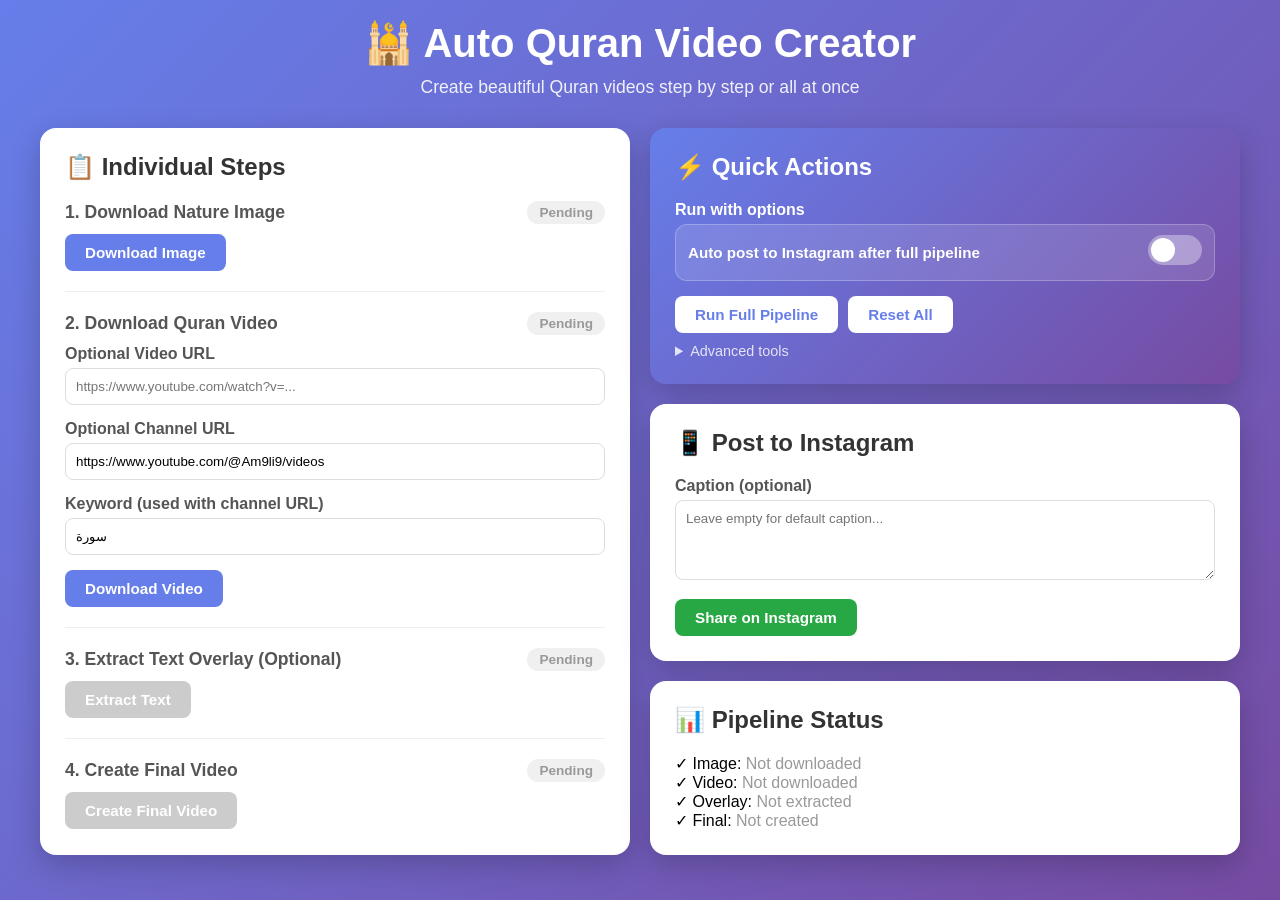
==== templates/main.html @ 5124684f "first commit" ====
<!DOCTYPE html>
<html lang="en">
<head>
<meta charset="UTF-8">
<meta name="viewport" content="width=device-width, initial-scale=1.0">
<title>Auto Quran - Video Creator</title>

<style>
* {
    margin: 0;
    padding: 0;
    box-sizing: border-box;
}

body {
    font-family: 'Segoe UI', Tahoma, Geneva, Verdana, sans-serif;
    background: linear-gradient(135deg, #667eea, #764ba2);
    min-height: 100vh;
    padding: 20px;
}

.container {
    max-width: 1200px;
    margin: 0 auto;
}

.header {
    text-align: center;
    color: white;
    margin-bottom: 30px;
}

.header h1 {
    font-size: 2.5em;
    margin-bottom: 10px;
}

.header p {
    font-size: 1.1em;
    opacity: 0.9;
}

.main-content {
    display: grid;
    grid-template-columns: 1fr 1fr;
    gap: 20px;
    margin-bottom: 20px;
}

@media (max-width: 900px) {
    .main-content {
        grid-template-columns: 1fr;
    }
}

.card {
    background: white;
    border-radius: 16px;
    padding: 25px;
    box-shadow: 0 10px 30px rgba(0,0,0,0.2);
}

.card h2 {
    margin-bottom: 20px;
    color: #333;
    display: flex;
    align-items: center;
    gap: 10px;
}

.step {
    margin-bottom: 20px;
    padding-bottom: 20px;
    border-bottom: 1px solid #eee;
}

.step:last-child {
    border-bottom: none;
    margin-bottom: 0;
    padding-bottom: 0;
}

.step-header {
    display: flex;
    justify-content: space-between;
    align-items: center;
    margin-bottom: 10px;
}

.step-title {
    font-weight: bold;
    font-size: 1.1em;
    color: #555;
}

.step-status {
    padding: 4px 12px;
    border-radius: 20px;
    font-size: 0.85em;
    font-weight: bold;
}

.status-pending {
    background: #f0f0f0;
    color: #999;
}

.status-processing {
    background: #fff3cd;
    color: #856404;
    animation: pulse 1.5s infinite;
}

.status-completed {
    background: #d4edda;
    color: #155724;
}

.status-error {
    background: #f8d7da;
    color: #721c24;
}

@keyframes pulse {
    0%, 100% { opacity: 1; }
    50% { opacity: 0.6; }
}

button {
    padding: 10px 20px;
    border: none;
    border-radius: 8px;
    background: #667eea;
    color: white;
    font-weight: bold;
    cursor: pointer;
    transition: all 0.3s;
    font-size: 0.95em;
}

button:hover:not(:disabled) {
    background: #5563c1;
    transform: translateY(-2px);
    box-shadow: 0 4px 12px rgba(102, 126, 234, 0.4);
}

button:disabled {
    background: #ccc;
    cursor: not-allowed;
    transform: none;
}

button.secondary {
    background: #6c757d;
}

button.secondary:hover:not(:disabled) {
    background: #5a6268;
}

button.success {
    background: #28a745;
}

button.success:hover:not(:disabled) {
    background: #218838;
}

button.danger {
    background: #dc3545;
}

button.danger:hover:not(:disabled) {
    background: #c82333;
}

.preview-box {
    margin-top: 15px;
    border-radius: 12px;
    overflow: hidden;
    background: #f8f9fa;
    display: none;
}

.preview-box.show {
    display: block;
}

.preview-box img, .preview-box video {
    width: 100%;
    display: block;
}

.message {
    padding: 12px;
    border-radius: 8px;
    margin-top: 15px;
    display: none;
}

.message.show {
    display: block;
}

.message.success {
    background: #d4edda;
    color: #155724;
    border: 1px solid #c3e6cb;
}

.message.error {
    background: #f8d7da;
    color: #721c24;
    border: 1px solid #f5c6cb;
}

.message.info {
    background: #d1ecf1;
    color: #0c5460;
    border: 1px solid #bee5eb;
}

.button-group {
    display: flex;
    gap: 10px;
    flex-wrap: wrap;
}

.full-pipeline {
    background: linear-gradient(135deg, #667eea, #764ba2);
}

.full-pipeline h2 {
    color: white;
}

.full-pipeline button {
    background: white;
    color: #667eea;
}

.full-pipeline button:hover:not(:disabled) {
    background: #f0f0f0;
}

.input-group {
    margin-bottom: 15px;
}

.input-group label {
    display: block;
    margin-bottom: 5px;
    font-weight: bold;
    color: #555;
}

.input-group input, .input-group textarea {
    width: 100%;
    padding: 10px;
    border: 1px solid #ddd;
    border-radius: 8px;
    font-family: inherit;
}

.input-group textarea {
    resize: vertical;
    min-height: 80px;
}

.loader {
    display: inline-block;
    width: 16px;
    height: 16px;
    border: 2px solid #f3f3f3;
    border-top: 2px solid #667eea;
    border-radius: 50%;
    animation: spin 1s linear infinite;
    margin-left: 8px;
}

@keyframes spin {
    0% { transform: rotate(0deg); }
    100% { transform: rotate(360deg); }
}

.notification {
    position: fixed;
    top: 20px;
    right: 20px;
    background: white;
    padding: 20px;
    border-radius: 12px;
    box-shadow: 0 10px 30px rgba(0,0,0,0.3);
    max-width: 350px;
    display: none;
    animation: slideIn 0.3s ease-out;
    z-index: 1000;
}

.notification.show {
    display: block;
}

@keyframes slideIn {
    from {
        transform: translateX(400px);
        opacity: 0;
    }
    to {
        transform: translateX(0);
        opacity: 1;
    }
}

.notification.success {
    border-left: 4px solid #28a745;
}

.notification.error {
    border-left: 4px solid #dc3545;
}

.notification.info {
    border-left: 4px solid #17a2b8;
}

.notification-title {
    font-weight: bold;
    margin-bottom: 8px;
    font-size: 1.1em;
}

.notification-message {
    color: #666;
}

.progress-wrap {
    margin-top: 12px;
}

.progress-label {
    display: flex;
    justify-content: space-between;
    font-size: 0.9em;
    color: #555;
    margin-bottom: 6px;
}

.progress-bar {
    width: 100%;
    height: 10px;
    background: #e9ecef;
    border-radius: 8px;
    overflow: hidden;
}

.progress-fill {
    height: 100%;
    width: 0%;
    background: linear-gradient(90deg, #667eea, #764ba2);
    background-size: 200% 100%;
    transition: width 0.3s ease;
    box-shadow: inset 0 0 6px rgba(255,255,255,0.3);
}

.progress-fill.success {
    background: linear-gradient(90deg, #28a745, #1e7e34);
    background-size: 200% 100%;
    animation: progress-pulse 1s ease infinite;
}

@keyframes progress-pulse {
    0%, 100% { opacity: 1; }
    50% { opacity: 0.8; }
}

.pipeline-results {
    margin-top: 12px;
    padding: 10px;
    border-radius: 8px;
    background: rgba(255, 255, 255, 0.18);
    color: white;
    font-size: 0.92em;
}

.pipeline-results p {
    margin: 6px 0;
}

.inline-check {
    display: flex;
    align-items: center;
    gap: 10px;
    color: #333;
    font-weight: 600;
    margin-bottom: 12px;
}

.toggle-row {
    display: flex;
    align-items: center;
    justify-content: space-between;
    gap: 12px;
    color: white;
    background: rgba(255, 255, 255, 0.12);
    border: 1px solid rgba(255, 255, 255, 0.24);
    border-radius: 12px;
    padding: 10px 12px;
}

.toggle-label {
    font-weight: 600;
    font-size: 0.95em;
}

.switch {
    position: relative;
    display: inline-block;
    width: 54px;
    height: 30px;
}

.switch input {
    opacity: 0;
    width: 0;
    height: 0;
}

.slider {
    position: absolute;
    inset: 0;
    cursor: pointer;
    background: rgba(255,255,255,0.35);
    border-radius: 999px;
    transition: all 0.25s ease;
}

.slider:before {
    content: "";
    position: absolute;
    width: 24px;
    height: 24px;
    left: 3px;
    top: 3px;
    background: white;
    border-radius: 50%;
    transition: all 0.25s ease;
}

.switch input:checked + .slider {
    background: linear-gradient(90deg, #22c55e, #16a34a);
}

.switch input:checked + .slider:before {
    transform: translateX(24px);
}

.advanced-tools {
    margin-top: 10px;
    color: rgba(255,255,255,0.9);
}

.advanced-tools summary {
    cursor: pointer;
    user-select: none;
    font-size: 0.9em;
    opacity: 0.9;
}

.advanced-tools .danger {
    margin-top: 10px;
}
</style>
</head>

<body>

<div class="container">
    <div class="header">
        <h1>🕌 Auto Quran Video Creator</h1>
        <p>Create beautiful Quran videos step by step or all at once</p>
    </div>

    <div class="main-content">
        <!-- Individual Steps Panel -->
        <div class="card">
            <h2>📋 Individual Steps</h2>

            <!-- Step 1: Download Image -->
            <div class="step">
                <div class="step-header">
                    <span class="step-title">1. Download Nature Image</span>
                    <span class="step-status status-pending" id="status-image">Pending</span>
                </div>
                <button onclick="downloadImage()" id="btn-image">Download Image</button>
                <div class="preview-box" id="preview-image">
                    <img id="img-preview" alt="Nature background">
                </div>
                <div class="message" id="msg-image"></div>
            </div>

            <!-- Step 2: Download Video -->
            <div class="step">
                <div class="step-header">
                    <span class="step-title">2. Download Quran Video</span>
                    <span class="step-status status-pending" id="status-video">Pending</span>
                </div>
                <div class="input-group">
                    <label>Optional Video URL</label>
                    <input id="video-url-input" type="text" placeholder="https://www.youtube.com/watch?v=...">
                </div>
                <div class="input-group">
                    <label>Optional Channel URL</label>
                    <input id="channel-url-input" type="text" value="https://www.youtube.com/@Am9li9/videos">
                </div>
                <div class="input-group">
                    <label>Keyword (used with channel URL)</label>
                    <input id="keyword-input" type="text" value="سورة">
                </div>
                <button onclick="downloadVideo()" id="btn-video">Download Video</button>
                <div class="preview-box" id="preview-video">
                    <video id="video-preview" controls></video>
                </div>
                <div class="message" id="msg-video"></div>
            </div>

            <!-- Step 3: Extract Text Overlay -->
            <div class="step">
                <div class="step-header">
                    <span class="step-title">3. Extract Text Overlay (Optional)</span>
                    <span class="step-status status-pending" id="status-overlay">Pending</span>
                </div>
                <button onclick="extractText()" id="btn-overlay" disabled>Extract Text</button>
                <div class="preview-box" id="preview-overlay">
                    <video id="overlay-preview" controls></video>
                </div>
                <div class="message" id="msg-overlay"></div>
            </div>

            <!-- Step 4: Create Final Video -->
            <div class="step">
                <div class="step-header">
                    <span class="step-title">4. Create Final Video</span>
                    <span class="step-status status-pending" id="status-final">Pending</span>
                </div>
                <button onclick="createFinal()" id="btn-final" disabled>Create Final Video</button>
                <div class="progress-wrap" id="final-progress-wrap" style="display:none;">
                    <div class="progress-label">
                        <span>Final render progress</span>
                        <span id="final-progress-text">0%</span>
                    </div>
                    <div class="progress-bar">
                        <div class="progress-fill" id="final-progress-fill"></div>
                    </div>
                </div>
                <div class="preview-box" id="preview-final">
                    <video id="final-preview" controls></video>
                </div>
                <div class="message" id="msg-final"></div>
            </div>
        </div>

        <!-- Preview & Actions Panel -->
        <div>
            <!-- Full Pipeline Card -->
            <div class="card full-pipeline" style="margin-bottom: 20px;">
                <h2>⚡ Quick Actions</h2>
                <div class="input-group">
                    <label style="color: white;">Run with options</label>
                    <div class="toggle-row">
                        <span class="toggle-label">Auto post to Instagram after full pipeline</span>
                        <label class="switch">
                            <input id="auto-post-toggle" type="checkbox">
                            <span class="slider"></span>
                        </label>
                    </div>
                </div>
                <div class="button-group">
                    <button onclick="runFullPipeline()" id="btn-pipeline">Run Full Pipeline</button>
                    <button onclick="resetPipeline()" class="danger">Reset All</button>
                </div>
                <details class="advanced-tools">
                    <summary>Advanced tools</summary>
                    <button onclick="resetDownloadedVideosList()" class="danger" type="button">Reset Downloaded Videos List</button>
                </details>
                <div class="progress-wrap" id="pipeline-progress-wrap" style="display:none;">
                    <div class="progress-label" style="color:white;">
                        <span id="pipeline-progress-label">Overall pipeline progress</span>
                        <span id="pipeline-progress-text">0%</span>
                    </div>
                    <div class="progress-bar">
                        <div class="progress-fill" id="pipeline-progress-fill"></div>
                    </div>
                </div>
                <div class="pipeline-results" id="pipeline-results" style="display:none;"></div>
            </div>

            <!-- Instagram Post Card -->
            <div class="card">
                <h2>📱 Post to Instagram</h2>
                
                <div class="input-group">
                    <label>Caption (optional)</label>
                    <textarea id="caption-input" placeholder="Leave empty for default caption..."></textarea>
                </div>

                <button onclick="postToInstagram()" id="btn-post" class="success" disabled>
                    Share on Instagram
                </button>
                <div class="message" id="msg-post"></div>
            </div>

            <!-- Current Status Card -->
            <div class="card" style="margin-top: 20px;">
                <h2>📊 Pipeline Status</h2>
                <div id="status-info">
                    <p>✓ Image: <span id="info-image" style="color: #999;">Not downloaded</span></p>
                    <p>✓ Video: <span id="info-video" style="color: #999;">Not downloaded</span></p>
                    <p>✓ Overlay: <span id="info-overlay" style="color: #999;">Not extracted</span></p>
                    <p>✓ Final: <span id="info-final" style="color: #999;">Not created</span></p>
                </div>
            </div>
        </div>
    </div>
</div>

<!-- Notification Toast -->
<div class="notification" id="notification">
    <div class="notification-title" id="notif-title">Title</div>
    <div class="notification-message" id="notif-message">Message</div>
</div>

<script>
let progressPollHandle = null;
const pipelinePreviewShown = new Set();

// Helper function to show notifications
function showNotification(title, message, type = 'info') {
    const notif = document.getElementById('notification');
    document.getElementById('notif-title').textContent = title;
    document.getElementById('notif-message').textContent = message;
    notif.className = `notification ${type} show`;
    
    setTimeout(() => {
        notif.classList.remove('show');
    }, 5000);
}

function getVideoSourcePayload() {
    return {
        video_url: document.getElementById('video-url-input').value.trim(),
        channel_url: document.getElementById('channel-url-input').value.trim() || 'https://www.youtube.com/@Am9li9/videos',
        keyword: document.getElementById('keyword-input').value.trim() || 'سورة',
    };
}

function setBar(fillId, textId, percent, success = false) {
    const normalized = Math.max(0, Math.min(100, Number(percent || 0))).toFixed(1);
    const fillEl = document.getElementById(fillId);
    const textEl = document.getElementById(textId);
    fillEl.style.width = `${normalized}%`;
    fillEl.classList.toggle('success', success);
    textEl.textContent = `${normalized}%`;
}

function renderPipelineResults(results) {
    const box = document.getElementById('pipeline-results');
    if (!results || !results.length) {
        box.style.display = 'none';
        box.innerHTML = '';
        return;
    }

    box.style.display = 'block';
    box.innerHTML = results.map((item) => {
        const icon = item.success ? '✅' : '⚠️';
        return `<p>${icon} <strong>${item.step}</strong>: ${item.message}</p>`;
    }).join('');
}

async function resetDownloadedVideosList() {
    const confirmed = confirm('Are you sure you want to reset the downloaded videos list? This will allow previously used videos to be downloaded again.');
    if (!confirmed) return;

    try {
        const response = await fetch('/api/reset-downloaded-videos', { method: 'POST' });
        const data = await response.json();
        if (data.success) {
            showNotification('Done', data.message, 'success');
        } else {
            showNotification('Error', data.message || 'Failed to reset downloaded list', 'error');
        }
    } catch (error) {
        showNotification('Error', 'Failed to reset downloaded list', 'error');
    }
}

function stopProgressPolling() {
    if (progressPollHandle) {
        clearInterval(progressPollHandle);
        progressPollHandle = null;
    }
}

function startProgressPolling(expectedMode, onUpdate) {
    stopProgressPolling();
    progressPollHandle = setInterval(async () => {
        try {
            const response = await fetch('/api/progress');
            const data = await response.json();
            if (data.mode !== expectedMode) {
                return;
            }
            onUpdate(data);
            if (!data.active) {
                stopProgressPolling();
            }
        } catch (error) {
            stopProgressPolling();
        }
    }, 1000);
}

// Helper function to update step status
function updateStatus(step, status, message = '') {
    const statusEl = document.getElementById(`status-${step}`);
    if (!statusEl) {
        return;
    }

    statusEl.className = `step-status status-${status}`;
    const statusTextMap = {
        pending: '⚪ Pending',
        processing: '⏳ Processing',
        completed: '✅ Completed',
        error: '❌ Error',
    };
    statusEl.textContent = statusTextMap[status] || (status.charAt(0).toUpperCase() + status.slice(1));
    
    if (message) {
        const msgEl = document.getElementById(`msg-${step}`);
        if (!msgEl) {
            return;
        }
        msgEl.className = `message ${status === 'error' ? 'error' : 'success'} show`;
        msgEl.textContent = message;
    }
}

// Helper function to show preview
function showPreview(step, url) {
    const previewBox = document.getElementById(`preview-${step}`);
    previewBox.classList.add('show');
    
    if (step === 'image') {
        document.getElementById('img-preview').src = url;
    } else {
        const videoEl = document.getElementById(`${step === 'final' ? 'final' : step === 'overlay' ? 'overlay' : 'video'}-preview`);
        videoEl.src = url + '?t=' + new Date().getTime(); // Cache buster
    }
}

// Update pipeline status info
async function updatePipelineStatus() {
    try {
        const response = await fetch('/api/state');
        const data = await response.json();
        
        document.getElementById('info-image').textContent = data.has_image ? '✅ Ready' : '❌ Not ready';
        document.getElementById('info-image').style.color = data.has_image ? '#28a745' : '#999';
        
        document.getElementById('info-video').textContent = data.has_video ? `✅ ${data.video_title || 'Ready'}` : '❌ Not ready';
        document.getElementById('info-video').style.color = data.has_video ? '#28a745' : '#999';
        
        document.getElementById('info-overlay').textContent = data.has_overlay ? '✅ Ready' : '⚪ Optional';
        document.getElementById('info-overlay').style.color = data.has_overlay ? '#28a745' : '#999';
        
        document.getElementById('info-final').textContent = data.has_final ? '✅ Ready' : '❌ Not ready';
        document.getElementById('info-final').style.color = data.has_final ? '#28a745' : '#999';
        
        // Enable/disable buttons based on state
        document.getElementById('btn-overlay').disabled = !data.has_video;
        document.getElementById('btn-final').disabled = !data.has_image || !data.has_video;
        document.getElementById('btn-post').disabled = !data.has_final;
    } catch (error) {
        console.error('Error updating status:', error);
    }
}

// Step 1: Download Image
async function downloadImage() {
    const btn = document.getElementById('btn-image');
    btn.disabled = true;
    btn.innerHTML = 'Downloading... <span class="loader"></span>';
    updateStatus('image', 'processing');
    
    try {
        const response = await fetch('/api/download-image', {
            method: 'POST',
            headers: { 'Content-Type': 'application/json' },
            body: JSON.stringify({ query: 'nature landscape' })
        });
        
        const data = await response.json();
        
        if (data.success) {
            updateStatus('image', 'completed', data.message);
            showPreview('image', data.preview_url);
            showNotification('Success!', data.message, 'success');
        } else {
            updateStatus('image', 'error', data.message);
            showNotification('Error', data.message, 'error');
        }
    } catch (error) {
        updateStatus('image', 'error', 'Network error occurred');
        showNotification('Error', 'Failed to download image', 'error');
    } finally {
        btn.disabled = false;
        btn.innerHTML = 'Download Image';
        updatePipelineStatus();
    }
}

// Step 2: Download Video
async function downloadVideo() {
    const btn = document.getElementById('btn-video');
    btn.disabled = true;
    btn.innerHTML = 'Downloading... <span class="loader"></span>';
    updateStatus('video', 'processing');
    
    try {
        const source = getVideoSourcePayload();
        const response = await fetch('/api/download-video', {
            method: 'POST',
            headers: { 'Content-Type': 'application/json' },
            body: JSON.stringify(source)
        });
        
        const data = await response.json();
        
        if (data.success) {
            updateStatus('video', 'completed', data.message);
            showPreview('video', data.preview_url);
            showNotification('Success!', data.message, 'success');
        } else {
            updateStatus('video', 'error', data.message);
            showNotification('Error', data.message, 'error');
        }
    } catch (error) {
        updateStatus('video', 'error', 'Network error occurred');
        showNotification('Error', 'Failed to download video', 'error');
    } finally {
        btn.disabled = false;
        btn.innerHTML = 'Download Video';
        updatePipelineStatus();
    }
}

// Step 3: Extract Text Overlay
async function extractText() {
    const btn = document.getElementById('btn-overlay');
    btn.disabled = true;
    btn.innerHTML = 'Extracting... <span class="loader"></span>';
    updateStatus('overlay', 'processing');
    
    try {
        const response = await fetch('/api/extract-text', {
            method: 'POST',
            headers: { 'Content-Type': 'application/json' }
        });
        
        const data = await response.json();
        
        if (data.success) {
            updateStatus('overlay', 'completed', data.message);
            showPreview('overlay', data.preview_url);
            showNotification('Success!', data.message, 'success');
        } else {
            updateStatus('overlay', 'error', data.message);
            showNotification('Error', data.message, 'error');
        }
    } catch (error) {
        updateStatus('overlay', 'error', 'Network error occurred');
        showNotification('Error', 'Failed to extract text overlay', 'error');
    } finally {
        btn.disabled = false;
        btn.innerHTML = 'Extract Text';
        updatePipelineStatus();
    }
}

// Step 4: Create Final Video
async function createFinal() {
    const btn = document.getElementById('btn-final');
    document.getElementById('final-progress-wrap').style.display = 'block';
    setBar('final-progress-fill', 'final-progress-text', 0);

    btn.disabled = true;
    btn.innerHTML = 'Creating... <span class="loader"></span>';
    updateStatus('final', 'processing');

    startProgressPolling('create-final', (progressData) => {
        const finalStep = progressData.steps?.final;
        if (finalStep) {
            setBar('final-progress-fill', 'final-progress-text', finalStep.progress || progressData.overall_percent, finalStep.status === 'completed');
        } else {
            setBar('final-progress-fill', 'final-progress-text', progressData.overall_percent);
        }
    });
    
    try {
        const response = await fetch('/api/create-final', {
            method: 'POST',
            headers: { 'Content-Type': 'application/json' }
        });
        
        const data = await response.json();
        
        if (data.success) {
            updateStatus('final', 'completed', data.message);
            showPreview('final', data.preview_url);
            showNotification('Success!', data.message, 'success');
        } else {
            updateStatus('final', 'error', data.message);
            showNotification('Error', data.message, 'error');
        }
    } catch (error) {
        updateStatus('final', 'error', 'Network error occurred');
        showNotification('Error', 'Failed to create final video', 'error');
    } finally {
        stopProgressPolling();
        btn.disabled = false;
        btn.innerHTML = 'Create Final Video';
        updatePipelineStatus();
    }
}

// Post to Instagram
async function postToInstagram() {
    const btn = document.getElementById('btn-post');
    const caption = document.getElementById('caption-input').value;
    
    btn.disabled = true;
    btn.innerHTML = 'Posting... <span class="loader"></span>';
    
    try {
        const response = await fetch('/api/post-instagram', {
            method: 'POST',
            headers: { 'Content-Type': 'application/json' },
            body: JSON.stringify({ caption })
        });
        
        const data = await response.json();
        
        const msgEl = document.getElementById('msg-post');
        if (data.success) {
            msgEl.className = 'message success show';
            msgEl.textContent = data.message;
            showNotification('🎉 Success!', data.message, 'success');
        } else {
            msgEl.className = 'message error show';
            msgEl.textContent = data.message;
            showNotification('Error', data.message, 'error');
        }
    } catch (error) {
        const msgEl = document.getElementById('msg-post');
        msgEl.className = 'message error show';
        msgEl.textContent = 'Network error occurred';
        showNotification('Error', 'Failed to post to Instagram', 'error');
    } finally {
        btn.disabled = false;
        btn.innerHTML = 'Share on Instagram';
    }
}

// Run Full Pipeline
async function runFullPipeline() {
    const btn = document.getElementById('btn-pipeline');
    const autoPost = document.getElementById('auto-post-toggle').checked;
    const source = getVideoSourcePayload();

    btn.disabled = true;
    btn.innerHTML = 'Running... <span class="loader"></span>';
    document.getElementById('pipeline-progress-wrap').style.display = 'block';
    setBar('pipeline-progress-fill', 'pipeline-progress-text', 0);
    renderPipelineResults([]);
    pipelinePreviewShown.clear();
    
    showNotification('Pipeline Started', 'Running all steps automatically...', 'info');

    try {
        const response = await fetch('/api/run-full-pipeline', {
            method: 'POST',
            headers: { 'Content-Type': 'application/json' },
            body: JSON.stringify({
                skip_text_overlay: false,
                auto_post: autoPost,
                caption: document.getElementById('caption-input').value,
                channel_url: source.channel_url,
                keyword: source.keyword,
                video_url: source.video_url,
            })
        });
        
        const data = await response.json();
        
        if (data.success) {
            showNotification('Pipeline Started', 'Background pipeline is now running...', 'info');
            
            startProgressPolling('full-pipeline', async (progressData) => {
                setBar('pipeline-progress-fill', 'pipeline-progress-text', progressData.overall_percent || 0);
                
                const stepMap = progressData.steps || {};
                const results = [];
                
                ['image', 'video', 'overlay', 'final', 'post'].forEach((step) => {
                    if (!stepMap[step]) return;
                    const stepData = stepMap[step];
                    const status = stepData.status;
                    
                    if (status === 'completed') {
                        updateStatus(step, 'completed', stepData.message || 'Completed');
                        if (stepData.result) {
                            results.push(stepData.result);
                            if (stepData.result.preview_url && !pipelinePreviewShown.has(step)) {
                                showPreview(step, stepData.result.preview_url);
                                pipelinePreviewShown.add(step);
                            }
                        }
                    } else if (status === 'processing') {
                        updateStatus(step, 'processing', stepData.message || 'Processing...');
                    } else if (status === 'error') {
                        updateStatus(step, 'error', stepData.message || 'Failed');
                        if (stepData.result) {
                            results.push(stepData.result);
                            if (stepData.result.preview_url && !pipelinePreviewShown.has(step)) {
                                showPreview(step, stepData.result.preview_url);
                                pipelinePreviewShown.add(step);
                            }
                        }
                    } else if (status === 'skipped') {
                        updateStatus(step, 'completed', stepData.message || 'Skipped');
                        if (stepData.result) results.push(stepData.result);
                    }
                });
                
                renderPipelineResults(results);
                
                if (!progressData.active) {
                    stopProgressPolling();
                    
                    if (progressData.overall_percent === 100) {
                        setBar('pipeline-progress-fill', 'pipeline-progress-text', 100, true);
                        if (stepMap.final?.result?.preview_url) {
                            showPreview('final', stepMap.final.result.preview_url);
                        }
                        showNotification('🎉 Pipeline Complete!', 'All steps completed successfully!', 'success');
                    } else {
                        showNotification('Pipeline Stopped', 'Pipeline encountered an error', 'error');
                    }
                    
                    btn.disabled = false;
                    btn.innerHTML = 'Run Full Pipeline';
                    updatePipelineStatus();
                }
            });
        } else {
            showNotification('Pipeline Error', data.message, 'error');
            btn.disabled = false;
            btn.innerHTML = 'Run Full Pipeline';
        }
    } catch (error) {
        showNotification('Error', 'Pipeline execution failed: ' + error.message, 'error');
        btn.disabled = false;
        btn.innerHTML = 'Run Full Pipeline';
    }
}

// Reset Pipeline
async function resetPipeline() {
    if (!confirm('Are you sure you want to reset all progress?')) return;
    
    try {
        await fetch('/api/reset', { method: 'POST' });
        
        // Reset UI
        ['image', 'video', 'overlay', 'final'].forEach(step => {
            updateStatus(step, 'pending');
            document.getElementById(`preview-${step}`).classList.remove('show');
            document.getElementById(`msg-${step}`).classList.remove('show');
        });
        
        document.getElementById('msg-post').classList.remove('show');
        document.getElementById('caption-input').value = '';
        
        updatePipelineStatus();
        showNotification('Reset', 'Pipeline has been reset', 'info');
    } catch (error) {
        showNotification('Error', 'Failed to reset pipeline', 'error');
    }
}

// Initialize on page load
updatePipelineStatus();
</script>

</body>
</html>
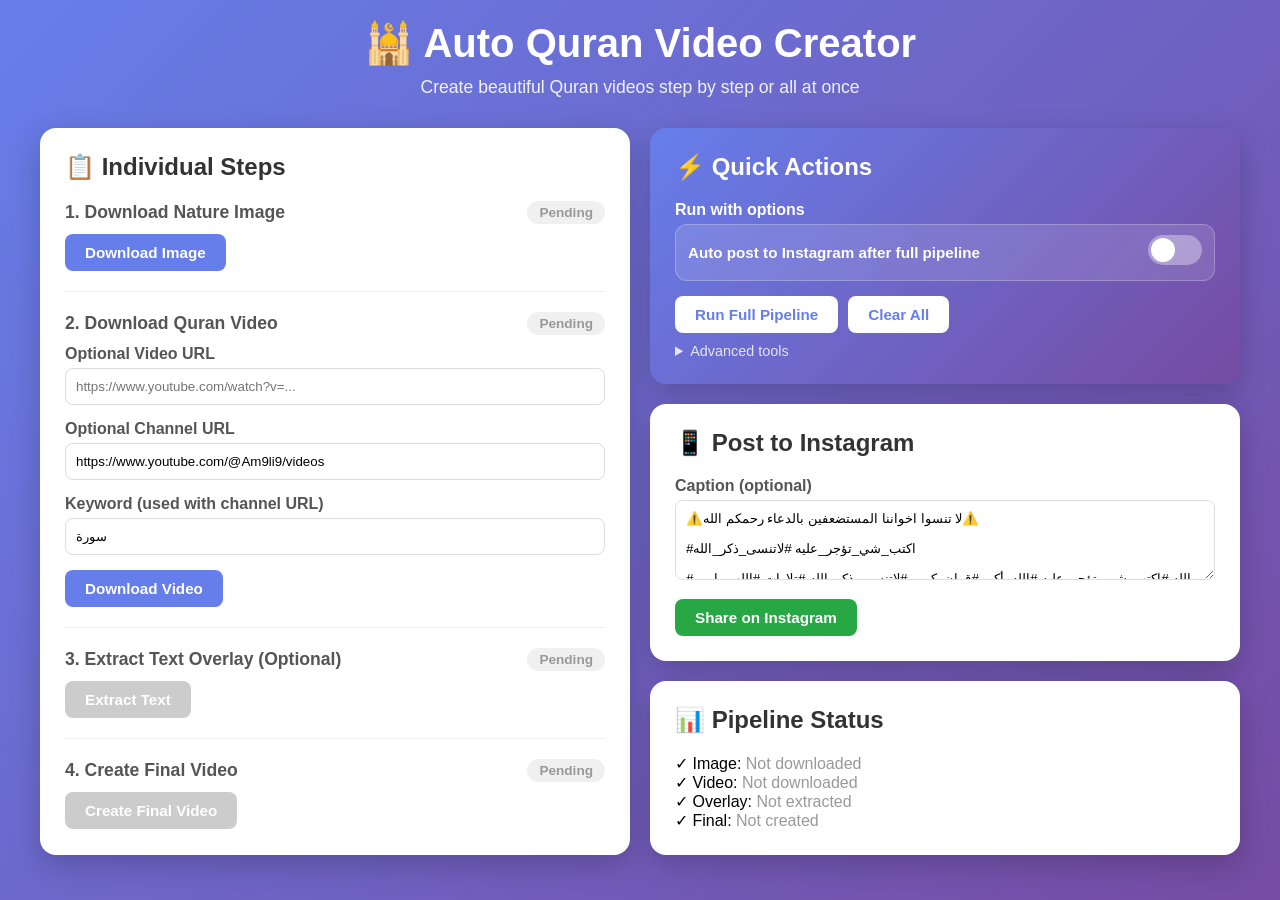
==== commit baa2bb32: "- audio fix - default caption value - UI enhancement" ====
--- a/templates/main.html
+++ b/templates/main.html
@@ -577,15 +577,19 @@
                 </div>
                 <div class="button-group">
                     <button onclick="runFullPipeline()" id="btn-pipeline">Run Full Pipeline</button>
-                    <button onclick="resetPipeline()" class="danger">Reset All</button>
+                    <button onclick="resetPipeline()" class="danger">Clear All</button>
                 </div>
                 <details class="advanced-tools">
                     <summary>Advanced tools</summary>
                     <button onclick="resetDownloadedVideosList()" class="danger" type="button">Reset Downloaded Videos List</button>
                 </details>
                 <div class="progress-wrap" id="pipeline-progress-wrap" style="display:none;">
-                    <div class="progress-label" style="color:white;">
-                        <span id="pipeline-progress-label">Overall pipeline progress</span>
+                    <div class="progress-label" style="color:white; display: flex; justify-content: space-between; align-items: center; margin-bottom: 8px;">
+                        <div style="display: flex; align-items: center; gap: 8px;">
+                            <span id="pipeline-status-icon" style="font-weight: bold; min-width: 20px;">⏳</span>
+                            <span style="font-weight: bold;">Loading</span>
+                            <span id="current-step-display" style="font-style: italic;">Starting pipeline...</span>
+                        </div>
                         <span id="pipeline-progress-text">0%</span>
                     </div>
                     <div class="progress-bar">
@@ -601,7 +605,11 @@
                 
                 <div class="input-group">
                     <label>Caption (optional)</label>
-                    <textarea id="caption-input" placeholder="Leave empty for default caption..."></textarea>
+                    <textarea id="caption-input" placeholder="Leave empty for default caption...">⚠️لا تنسوا اخواننا المستضعفين بالدعاء رحمكم الله⚠️
+
+#اكتب_شي_تؤجر_عليه #لاتنسى_ذكر_الله
+
+#الله #اكتب_شي_تؤجر_عليه #الله_أكبر #قران_كريم #لاتنسى_ذكر_الله #تلاوات #اللهم_امين</textarea>
                 </div>
 
                 <button onclick="postToInstagram()" id="btn-post" class="success" disabled>
@@ -1010,8 +1018,30 @@
             startProgressPolling('full-pipeline', async (progressData) => {
                 setBar('pipeline-progress-fill', 'pipeline-progress-text', progressData.overall_percent || 0);
                 
+                // Update current step display
+                const stepNames = {
+                    'image': 'Downloading image...',
+                    'video': 'Downloading video...',
+                    'overlay': 'Extracting text overlay...',
+                    'final': 'Creating final video...',
+                    'post': 'Posting to Instagram...'
+                };
+                const currentStep = progressData.current_step || 'Starting pipeline...';
+                const stepDisplay = stepNames[currentStep] || currentStep;
+                document.getElementById('current-step-display').textContent = stepDisplay;
+                
                 const stepMap = progressData.steps || {};
                 const results = [];
+                
+                // Handle final step progress bar visibility
+                const finalStep = stepMap.final;
+                if (finalStep && finalStep.status === 'processing') {
+                    document.getElementById('final-progress-wrap').style.display = 'block';
+                    setBar('final-progress-fill', 'final-progress-text', finalStep.progress || 0);
+                } else if (finalStep && finalStep.status === 'completed') {
+                    document.getElementById('final-progress-wrap').style.display = 'block';
+                    setBar('final-progress-fill', 'final-progress-text', 100, true);
+                }
                 
                 ['image', 'video', 'overlay', 'final', 'post'].forEach((step) => {
                     if (!stepMap[step]) return;
@@ -1051,11 +1081,13 @@
                     
                     if (progressData.overall_percent === 100) {
                         setBar('pipeline-progress-fill', 'pipeline-progress-text', 100, true);
+                        document.getElementById('pipeline-status-icon').textContent = '✅';
                         if (stepMap.final?.result?.preview_url) {
                             showPreview('final', stepMap.final.result.preview_url);
                         }
                         showNotification('🎉 Pipeline Complete!', 'All steps completed successfully!', 'success');
                     } else {
+                        document.getElementById('pipeline-status-icon').textContent = '❌';
                         showNotification('Pipeline Stopped', 'Pipeline encountered an error', 'error');
                     }
                     
@@ -1078,7 +1110,7 @@
 
 // Reset Pipeline
 async function resetPipeline() {
-    if (!confirm('Are you sure you want to reset all progress?')) return;
+    if (!confirm('Are you sure you want to clear all progress?')) return;
     
     try {
         await fetch('/api/reset', { method: 'POST' });
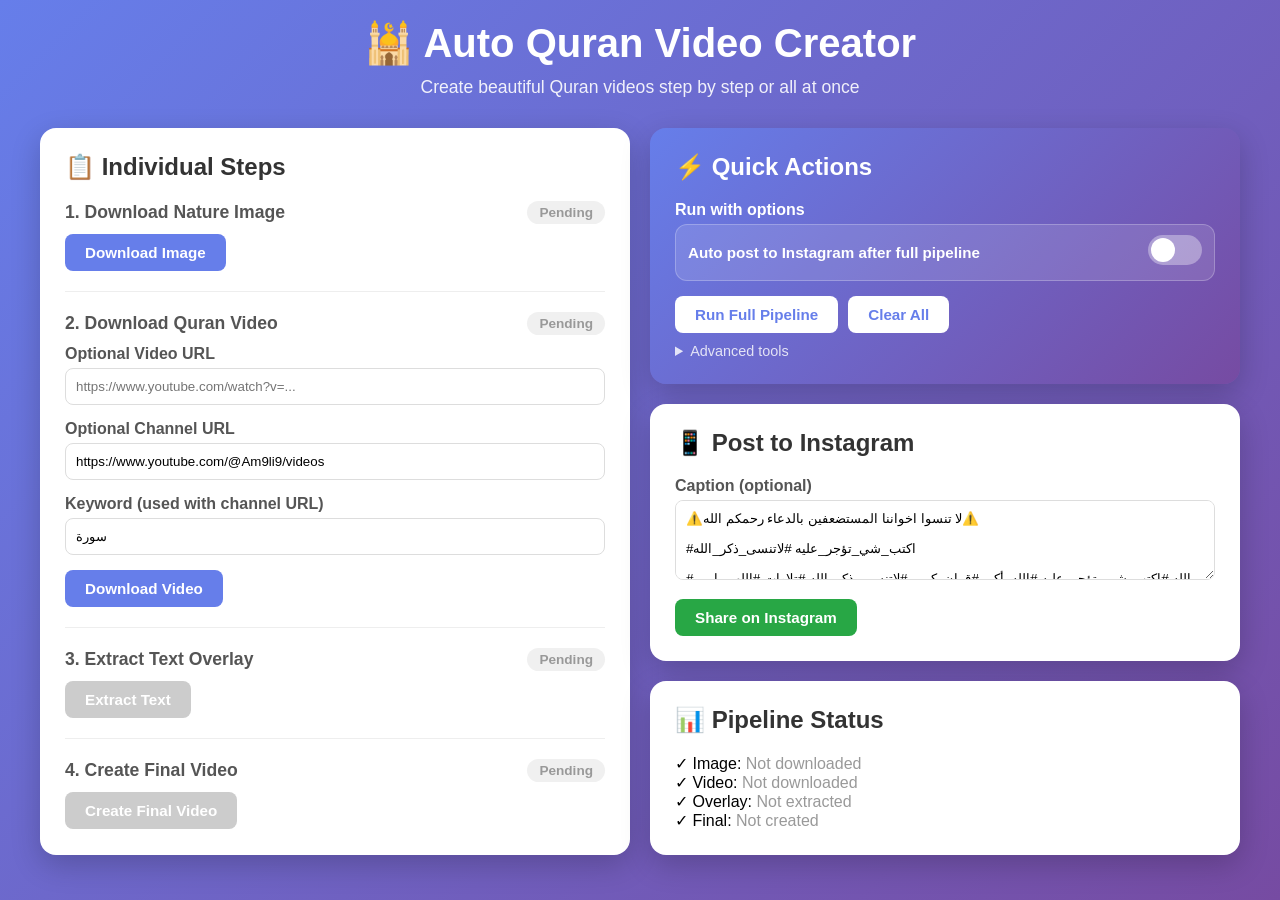
==== commit 952f4b97: "audio fix 2.0 | maybe not the best but it works at least" ====
--- a/templates/main.html
+++ b/templates/main.html
@@ -527,7 +527,7 @@
             <!-- Step 3: Extract Text Overlay -->
             <div class="step">
                 <div class="step-header">
-                    <span class="step-title">3. Extract Text Overlay (Optional)</span>
+                    <span class="step-title">3. Extract Text Overlay</span>
                     <span class="step-status status-pending" id="status-overlay">Pending</span>
                 </div>
                 <button onclick="extractText()" id="btn-overlay" disabled>Extract Text</button>
@@ -780,7 +780,7 @@
         document.getElementById('info-video').textContent = data.has_video ? `✅ ${data.video_title || 'Ready'}` : '❌ Not ready';
         document.getElementById('info-video').style.color = data.has_video ? '#28a745' : '#999';
         
-        document.getElementById('info-overlay').textContent = data.has_overlay ? '✅ Ready' : '⚪ Optional';
+        document.getElementById('info-overlay').textContent = data.has_overlay ? '✅ Ready' : '❌ Not ready';
         document.getElementById('info-overlay').style.color = data.has_overlay ? '#28a745' : '#999';
         
         document.getElementById('info-final').textContent = data.has_final ? '✅ Ready' : '❌ Not ready';
@@ -881,7 +881,7 @@
         
         if (data.success) {
             updateStatus('overlay', 'completed', data.message);
-            showPreview('overlay', data.preview_url);
+            // showPreview('overlay', data.preview_url);
             showNotification('Success!', data.message, 'success');
         } else {
             updateStatus('overlay', 'error', data.message);
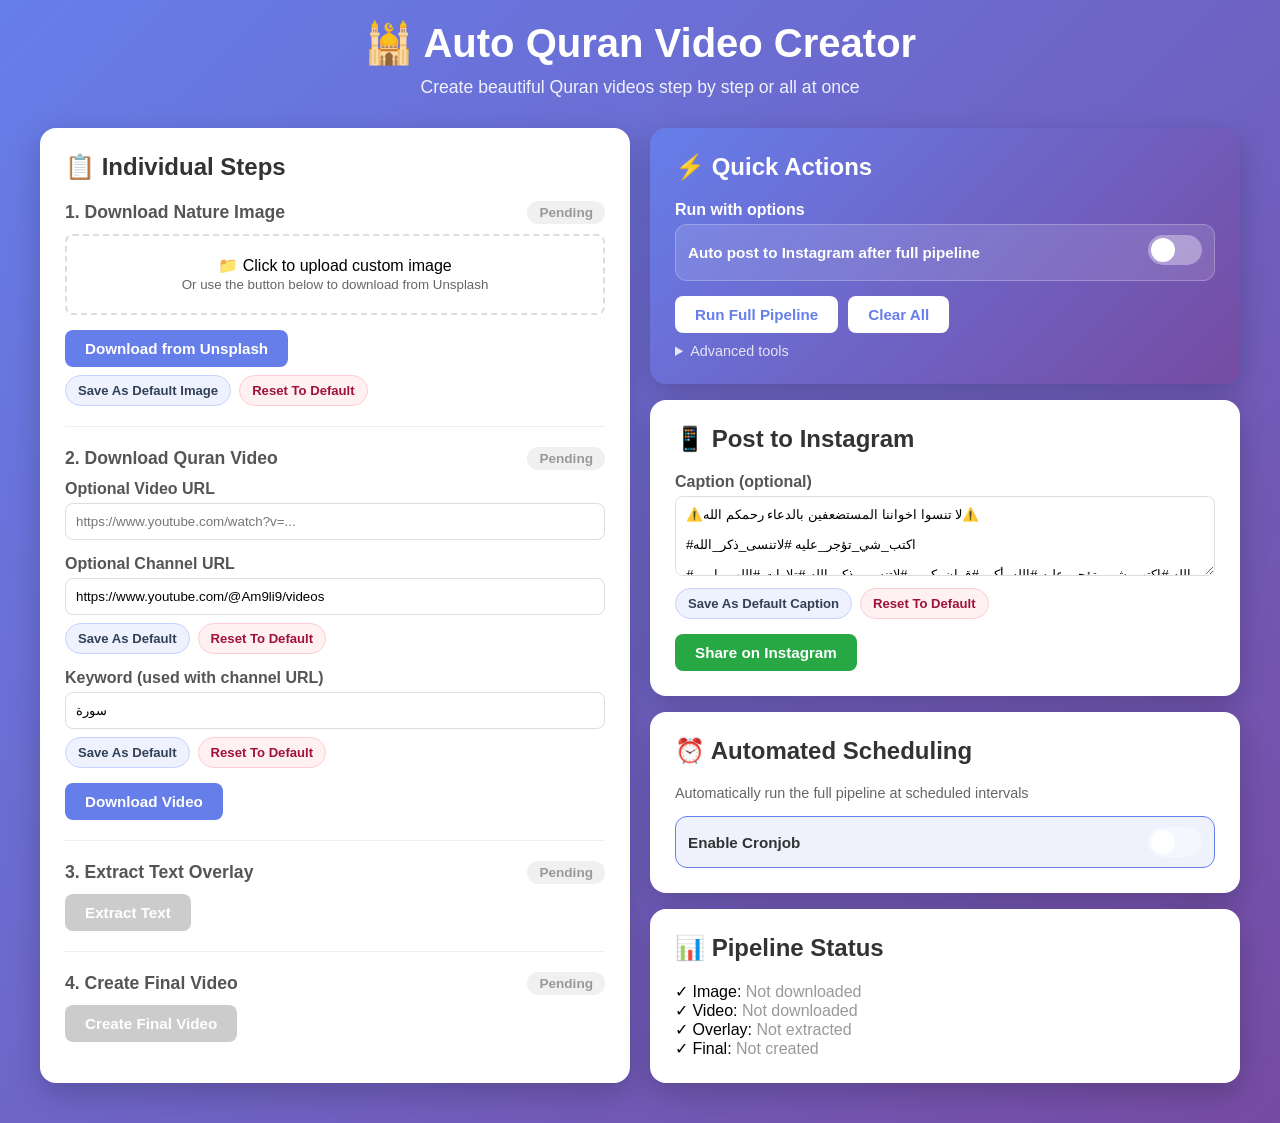
==== commit 5e113a76: "Implement cronjob functionality and settings management; add custom image upload feature" ====
--- a/templates/main.html
+++ b/templates/main.html
@@ -470,6 +470,95 @@
 .advanced-tools .danger {
     margin-top: 10px;
 }
+
+/* Right panel layout + conditional sticky mode */
+.right-panel {
+    display: flex;
+    flex-direction: column;
+    gap: 16px;
+}
+
+.right-panel.is-sticky {
+    position: sticky;
+    top: 20px;
+    align-self: flex-start;
+}
+
+@media (max-width: 900px) {
+    .right-panel,
+    .right-panel.is-sticky {
+        position: static;
+        top: auto;
+    }
+}
+
+/* Smooth scrolling */
+html {
+    scroll-behavior: smooth;
+}
+
+/* File upload styling */
+.file-upload-box {
+    border: 2px dashed #ddd;
+    border-radius: 8px;
+    padding: 20px;
+    text-align: center;
+    cursor: pointer;
+    transition: all 0.3s;
+    margin-bottom: 15px;
+}
+
+.file-upload-box:hover {
+    border-color: #667eea;
+    background: #f8f9fa;
+}
+
+.file-upload-box input[type="file"] {
+    display: none;
+}
+
+.file-upload-preview {
+    margin-top: 10px;
+    max-width: 100%;
+    border-radius: 8px;
+}
+
+.default-actions {
+    display: flex;
+    gap: 8px;
+    flex-wrap: wrap;
+    margin-top: 8px;
+}
+
+.btn-mini {
+    padding: 8px 12px;
+    border-radius: 999px;
+    font-size: 0.82em;
+    line-height: 1;
+    font-weight: 700;
+}
+
+.btn-outline {
+    background: #eef2ff;
+    color: #334155;
+    border: 1px solid #c7d2fe;
+}
+
+.btn-outline:hover:not(:disabled) {
+    background: #e2e8f0;
+    box-shadow: 0 4px 10px rgba(30, 41, 59, 0.14);
+}
+
+.btn-warn {
+    background: #fff1f2;
+    color: #9f1239;
+    border: 1px solid #fecdd3;
+}
+
+.btn-warn:hover:not(:disabled) {
+    background: #ffe4e6;
+    box-shadow: 0 4px 10px rgba(159, 18, 57, 0.16);
+}
 </style>
 </head>
 
@@ -487,12 +576,29 @@
             <h2>📋 Individual Steps</h2>
 
             <!-- Step 1: Download Image -->
-            <div class="step">
+            <div class="step" id="step-image">
                 <div class="step-header">
                     <span class="step-title">1. Download Nature Image</span>
                     <span class="step-status status-pending" id="status-image">Pending</span>
                 </div>
-                <button onclick="downloadImage()" id="btn-image">Download Image</button>
+                
+                <!-- File upload option -->
+                <div class="file-upload-box" onclick="document.getElementById('image-file-input').click()">
+                    <input type="file" id="image-file-input" accept="image/*" onchange="uploadCustomImage(event)">
+                    <p>📁 Click to upload custom image</p>
+                    <small style="color: #666;">Or use the button below to download from Unsplash</small>
+                </div>
+                <div id="custom-image-preview" style="display:none;">
+                    <img class="file-upload-preview" id="custom-image-preview-img" alt="Custom image">
+                </div>
+                
+                <div class="button-group">
+                    <button onclick="downloadImage()" id="btn-image">Download from Unsplash</button>
+                </div>
+                <div class="default-actions">
+                    <button type="button" class="btn-mini btn-outline" onclick="saveDefaultImage()">Save As Default Image</button>
+                    <button type="button" class="btn-mini btn-warn" onclick="resetDefaultImage()">Reset To Default</button>
+                </div>
                 <div class="preview-box" id="preview-image">
                     <img id="img-preview" alt="Nature background">
                 </div>
@@ -500,7 +606,7 @@
             </div>
 
             <!-- Step 2: Download Video -->
-            <div class="step">
+            <div class="step" id="step-video">
                 <div class="step-header">
                     <span class="step-title">2. Download Quran Video</span>
                     <span class="step-status status-pending" id="status-video">Pending</span>
@@ -512,10 +618,18 @@
                 <div class="input-group">
                     <label>Optional Channel URL</label>
                     <input id="channel-url-input" type="text" value="https://www.youtube.com/@Am9li9/videos">
+                    <div class="default-actions">
+                        <button type="button" class="btn-mini btn-outline" onclick="saveDefaultChannelUrl()">Save As Default</button>
+                        <button type="button" class="btn-mini btn-warn" onclick="resetDefaultChannelUrl()">Reset To Default</button>
+                    </div>
                 </div>
                 <div class="input-group">
                     <label>Keyword (used with channel URL)</label>
                     <input id="keyword-input" type="text" value="سورة">
+                    <div class="default-actions">
+                        <button type="button" class="btn-mini btn-outline" onclick="saveDefaultKeyword()">Save As Default</button>
+                        <button type="button" class="btn-mini btn-warn" onclick="resetDefaultKeyword()">Reset To Default</button>
+                    </div>
                 </div>
                 <button onclick="downloadVideo()" id="btn-video">Download Video</button>
                 <div class="preview-box" id="preview-video">
@@ -525,7 +639,7 @@
             </div>
 
             <!-- Step 3: Extract Text Overlay -->
-            <div class="step">
+            <div class="step" id="step-overlay">
                 <div class="step-header">
                     <span class="step-title">3. Extract Text Overlay</span>
                     <span class="step-status status-pending" id="status-overlay">Pending</span>
@@ -538,7 +652,7 @@
             </div>
 
             <!-- Step 4: Create Final Video -->
-            <div class="step">
+            <div class="step" id="step-final">
                 <div class="step-header">
                     <span class="step-title">4. Create Final Video</span>
                     <span class="step-status status-pending" id="status-final">Pending</span>
@@ -561,9 +675,9 @@
         </div>
 
         <!-- Preview & Actions Panel -->
-        <div>
+        <div class="right-panel" id="right-panel">
             <!-- Full Pipeline Card -->
-            <div class="card full-pipeline" style="margin-bottom: 20px;">
+            <div class="card full-pipeline">
                 <h2>⚡ Quick Actions</h2>
                 <div class="input-group">
                     <label style="color: white;">Run with options</label>
@@ -582,6 +696,7 @@
                 <details class="advanced-tools">
                     <summary>Advanced tools</summary>
                     <button onclick="resetDownloadedVideosList()" class="danger" type="button">Reset Downloaded Videos List</button>
+                    <button onclick="stopAllProcesses()" class="danger" type="button">Stop All Running Processes</button>
                 </details>
                 <div class="progress-wrap" id="pipeline-progress-wrap" style="display:none;">
                     <div class="progress-label" style="color:white; display: flex; justify-content: space-between; align-items: center; margin-bottom: 8px;">
@@ -600,7 +715,7 @@
             </div>
 
             <!-- Instagram Post Card -->
-            <div class="card">
+            <div class="card" id="step-post">
                 <h2>📱 Post to Instagram</h2>
                 
                 <div class="input-group">
@@ -610,6 +725,10 @@
 #اكتب_شي_تؤجر_عليه #لاتنسى_ذكر_الله
 
 #الله #اكتب_شي_تؤجر_عليه #الله_أكبر #قران_كريم #لاتنسى_ذكر_الله #تلاوات #اللهم_امين</textarea>
+                    <div class="default-actions">
+                        <button type="button" class="btn-mini btn-outline" onclick="saveDefaultCaption()">Save As Default Caption</button>
+                        <button type="button" class="btn-mini btn-warn" onclick="resetDefaultCaption()">Reset To Default</button>
+                    </div>
                 </div>
 
                 <button onclick="postToInstagram()" id="btn-post" class="success" disabled>
@@ -618,8 +737,40 @@
                 <div class="message" id="msg-post"></div>
             </div>
 
+            
+            <!-- Cronjob Configuration Card -->
+            <div class="card">
+                <h2>⏰ Automated Scheduling</h2>
+                <p style="margin-bottom: 15px; color: #666; font-size: 0.9em;">Automatically run the full pipeline at scheduled intervals</p>
+                
+                <div class="toggle-row" style="background: rgba(102, 126, 234, 0.1); border-color: #667eea;">
+                    <span class="toggle-label" style="color: #333;">Enable Cronjob</span>
+                    <label class="switch">
+                        <input id="cronjob-enabled-toggle" type="checkbox" onchange="updateCronjobStatus()">
+                        <span class="slider"></span>
+                    </label>
+                </div>
+                
+                <div id="cronjob-settings" style="display:none; margin-top: 15px;">
+                    <div class="input-group">
+                        <label>Run every (hours)</label>
+                        <input id="cronjob-interval" type="number" min="1" max="168" value="24" placeholder="24">
+                        <small style="color: #666;">Enter 24 for once daily</small>
+                    </div>
+                    <div class="input-group">
+                        <label>Start time</label>
+                        <input id="cronjob-time" type="time" value="09:00">
+                    </div>
+                    <button onclick="saveCronjobConfig()" class="success">Save Schedule</button>
+                    <div id="cronjob-status" style="margin-top: 10px; padding: 10px; background: #f8f9fa; border-radius: 8px; font-size: 0.9em; display:none;">
+                        <p><strong>Status:</strong> <span id="cronjob-status-text">Not configured</span></p>
+                        <p><strong>Next run:</strong> <span id="cronjob-next-run">N/A</span></p>
+                    </div>
+                </div>
+            </div>
+
             <!-- Current Status Card -->
-            <div class="card" style="margin-top: 20px;">
+            <div class="card">
                 <h2>📊 Pipeline Status</h2>
                 <div id="status-info">
                     <p>✓ Image: <span id="info-image" style="color: #999;">Not downloaded</span></p>
@@ -641,6 +792,7 @@
 <script>
 let progressPollHandle = null;
 const pipelinePreviewShown = new Set();
+let currentImagePath = null;
 
 // Helper function to show notifications
 function showNotification(title, message, type = 'info') {
@@ -801,6 +953,7 @@
     btn.disabled = true;
     btn.innerHTML = 'Downloading... <span class="loader"></span>';
     updateStatus('image', 'processing');
+    scrollToStep('image');
     
     try {
         const response = await fetch('/api/download-image', {
@@ -815,6 +968,7 @@
             updateStatus('image', 'completed', data.message);
             showPreview('image', data.preview_url);
             showNotification('Success!', data.message, 'success');
+            currentImagePath = data.path || null;
         } else {
             updateStatus('image', 'error', data.message);
             showNotification('Error', data.message, 'error');
@@ -824,7 +978,7 @@
         showNotification('Error', 'Failed to download image', 'error');
     } finally {
         btn.disabled = false;
-        btn.innerHTML = 'Download Image';
+        btn.innerHTML = 'Download from Unsplash';
         updatePipelineStatus();
     }
 }
@@ -835,6 +989,7 @@
     btn.disabled = true;
     btn.innerHTML = 'Downloading... <span class="loader"></span>';
     updateStatus('video', 'processing');
+    scrollToStep('video');
     
     try {
         const source = getVideoSourcePayload();
@@ -870,6 +1025,7 @@
     btn.disabled = true;
     btn.innerHTML = 'Extracting... <span class="loader"></span>';
     updateStatus('overlay', 'processing');
+    scrollToStep('overlay');
     
     try {
         const response = await fetch('/api/extract-text', {
@@ -881,6 +1037,7 @@
         
         if (data.success) {
             updateStatus('overlay', 'completed', data.message);
+            // Preview disabled - buggy
             // showPreview('overlay', data.preview_url);
             showNotification('Success!', data.message, 'success');
         } else {
@@ -906,6 +1063,7 @@
     btn.disabled = true;
     btn.innerHTML = 'Creating... <span class="loader"></span>';
     updateStatus('final', 'processing');
+    scrollToStep('final');
 
     startProgressPolling('create-final', (progressData) => {
         const finalStep = progressData.steps?.final;
@@ -950,6 +1108,7 @@
     
     btn.disabled = true;
     btn.innerHTML = 'Posting... <span class="loader"></span>';
+    scrollToStep('post');
     
     try {
         const response = await fetch('/api/post-instagram', {
@@ -1018,7 +1177,7 @@
             startProgressPolling('full-pipeline', async (progressData) => {
                 setBar('pipeline-progress-fill', 'pipeline-progress-text', progressData.overall_percent || 0);
                 
-                // Update current step display
+                // Update current step display and auto-scroll
                 const stepNames = {
                     'image': 'Downloading image...',
                     'video': 'Downloading video...',
@@ -1029,6 +1188,11 @@
                 const currentStep = progressData.current_step || 'Starting pipeline...';
                 const stepDisplay = stepNames[currentStep] || currentStep;
                 document.getElementById('current-step-display').textContent = stepDisplay;
+                
+                // Auto-scroll to current step
+                if (currentStep && stepNames[currentStep]) {
+                    scrollToStep(currentStep);
+                }
                 
                 const stepMap = progressData.steps || {};
                 const results = [];
@@ -1132,8 +1296,305 @@
     }
 }
 
+// Auto-scroll to step when it starts processing
+function scrollToStep(step) {
+    const stepElement = document.getElementById(`step-${step}`);
+    if (stepElement) {
+        stepElement.scrollIntoView({ behavior: 'smooth', block: 'center' });
+    }
+}
+
+function updateRightPanelStickyMode() {
+    const panel = document.getElementById('right-panel');
+    if (!panel) return;
+
+    if (window.innerWidth <= 900) {
+        panel.classList.remove('is-sticky');
+        return;
+    }
+
+    panel.classList.remove('is-sticky');
+
+    const topOffset = 20;
+    const bottomOffset = 20;
+    const availableHeight = window.innerHeight - topOffset - bottomOffset;
+    const panelHeight = panel.scrollHeight;
+
+    panel.classList.toggle('is-sticky', panelHeight <= availableHeight);
+}
+
+// Upload custom image
+async function uploadCustomImage(event) {
+    const file = event.target.files[0];
+    if (!file) return;
+    
+    // Show preview
+    const preview = document.getElementById('custom-image-preview');
+    const previewImg = document.getElementById('custom-image-preview-img');
+    previewImg.src = URL.createObjectURL(file);
+    preview.style.display = 'block';
+    
+    const formData = new FormData();
+    formData.append('image', file);
+    
+    try {
+        const response = await fetch('/api/upload-image', {
+            method: 'POST',
+            body: formData
+        });
+        
+        const data = await response.json();
+        
+        if (data.success) {
+            updateStatus('image', 'completed', data.message);
+            showNotification('Success!', data.message, 'success');
+            currentImagePath = data.path || null;
+            updatePipelineStatus();
+        } else {
+            showNotification('Error', data.message, 'error');
+        }
+    } catch (error) {
+        showNotification('Error', 'Failed to upload image', 'error');
+    }
+}
+
+// Save settings
+async function saveSettings(settings) {
+    try {
+        const response = await fetch('/api/settings', {
+            method: 'POST',
+            headers: { 'Content-Type': 'application/json' },
+            body: JSON.stringify(settings)
+        });
+        
+        const data = await response.json();
+        return data.success;
+    } catch (error) {
+        console.error('Error saving settings:', error);
+        return false;
+    }
+}
+
+// Load settings
+async function loadSettings() {
+    try {
+        const response = await fetch('/api/settings');
+        const data = await response.json();
+        if (data.success) {
+            return data.settings;
+        }
+    } catch (error) {
+        console.error('Error loading settings:', error);
+    }
+    return {};
+}
+
+// Apply loaded settings to UI
+async function applySettings() {
+    const settings = await loadSettings();
+    
+    if (settings.default_channel_url) {
+        document.getElementById('channel-url-input').value = settings.default_channel_url;
+    }
+    if (settings.default_keyword) {
+        document.getElementById('keyword-input').value = settings.default_keyword;
+    }
+    if (settings.default_caption) {
+        document.getElementById('caption-input').value = settings.default_caption;
+    }
+    if (settings.default_image_path) {
+        currentImagePath = settings.default_image_path;
+    }
+    
+    // Apply cronjob settings
+    if (settings.cronjob_enabled !== undefined) {
+        document.getElementById('cronjob-enabled-toggle').checked = settings.cronjob_enabled;
+        updateCronjobStatus();
+    }
+    if (settings.cronjob_interval_hours) {
+        document.getElementById('cronjob-interval').value = settings.cronjob_interval_hours;
+    }
+    if (settings.cronjob_time) {
+        document.getElementById('cronjob-time').value = settings.cronjob_time;
+    }
+}
+
+// Update cronjob UI visibility
+function updateCronjobStatus() {
+    const enabled = document.getElementById('cronjob-enabled-toggle').checked;
+    const settingsDiv = document.getElementById('cronjob-settings');
+    settingsDiv.style.display = enabled ? 'block' : 'none';
+    
+    if (enabled) {
+        loadCronjobStatus();
+    }
+}
+
+// Save cronjob configuration
+async function saveCronjobConfig() {
+    const enabled = document.getElementById('cronjob-enabled-toggle').checked;
+    const interval = parseInt(document.getElementById('cronjob-interval').value);
+    const time = document.getElementById('cronjob-time').value;
+    
+    if (!interval || interval < 1) {
+        showNotification('Error', 'Please enter a valid interval (at least 1 hour)', 'error');
+        return;
+    }
+    
+    try {
+        const response = await fetch('/api/cronjob/configure', {
+            method: 'POST',
+            headers: { 'Content-Type': 'application/json' },
+            body: JSON.stringify({
+                enabled: enabled,
+                interval_hours: interval,
+                time: time
+            })
+        });
+        
+        const data = await response.json();
+        
+        if (data.success) {
+            showNotification('Success!', 'Cronjob configured successfully', 'success');
+            loadCronjobStatus();
+        } else {
+            showNotification('Error', data.message, 'error');
+        }
+    } catch (error) {
+        showNotification('Error', 'Failed to configure cronjob', 'error');
+    }
+}
+
+// Load cronjob status
+async function loadCronjobStatus() {
+    try {
+        const response = await fetch('/api/cronjob/status');
+        const data = await response.json();
+        
+        if (data.success) {
+            const statusDiv = document.getElementById('cronjob-status');
+            statusDiv.style.display = 'block';
+            
+            document.getElementById('cronjob-status-text').textContent = 
+                data.enabled ? `Active (${data.active_jobs} job(s))` : 'Disabled';
+            document.getElementById('cronjob-next-run').textContent = 
+                data.next_run || 'Not scheduled';
+        }
+    } catch (error) {
+        console.error('Error loading cronjob status:', error);
+    }
+}
+
+// Stop all processes
+async function stopAllProcesses() {
+    if (!confirm('Are you sure you want to stop all running processes?')) return;
+    
+    try {
+        const response = await fetch('/api/stop-all', { method: 'POST' });
+        const data = await response.json();
+        
+        if (data.success) {
+            showNotification('Stopped', data.message, 'info');
+        } else {
+            showNotification('Error', data.message, 'error');
+        }
+    } catch (error) {
+        showNotification('Error', 'Failed to stop processes', 'error');
+    }
+}
+
+async function resetDefaultSetting(key) {
+    try {
+        const response = await fetch('/api/settings/reset-default', {
+            method: 'POST',
+            headers: { 'Content-Type': 'application/json' },
+            body: JSON.stringify({ key })
+        });
+        return await response.json();
+    } catch (error) {
+        return { success: false, message: 'Network error while resetting default' };
+    }
+}
+
+async function saveDefaultImage() {
+    if (!currentImagePath) {
+        showNotification('Error', 'No image available yet. Upload or download one first.', 'error');
+        return;
+    }
+    const ok = await saveSettings({ default_image_path: currentImagePath });
+    showNotification(ok ? 'Saved' : 'Error', ok ? 'Default image saved' : 'Failed to save default image', ok ? 'success' : 'error');
+}
+
+async function resetDefaultImage() {
+    const result = await resetDefaultSetting('default_image_path');
+    if (result.success) {
+        currentImagePath = result.value || null;
+        showNotification('Reset', 'Default image reset', 'info');
+    } else {
+        showNotification('Error', result.message || 'Failed to reset default image', 'error');
+    }
+}
+
+async function saveDefaultChannelUrl() {
+    const value = document.getElementById('channel-url-input').value.trim();
+    const ok = await saveSettings({ default_channel_url: value });
+    showNotification(ok ? 'Saved' : 'Error', ok ? 'Default channel URL saved' : 'Failed to save default channel URL', ok ? 'success' : 'error');
+}
+
+async function resetDefaultChannelUrl() {
+    const result = await resetDefaultSetting('default_channel_url');
+    if (result.success) {
+        document.getElementById('channel-url-input').value = result.value || '';
+        showNotification('Reset', 'Default channel URL restored', 'info');
+    } else {
+        showNotification('Error', result.message || 'Failed to reset channel URL', 'error');
+    }
+}
+
+async function saveDefaultKeyword() {
+    const value = document.getElementById('keyword-input').value.trim();
+    const ok = await saveSettings({ default_keyword: value });
+    showNotification(ok ? 'Saved' : 'Error', ok ? 'Default keyword saved' : 'Failed to save default keyword', ok ? 'success' : 'error');
+}
+
+async function resetDefaultKeyword() {
+    const result = await resetDefaultSetting('default_keyword');
+    if (result.success) {
+        document.getElementById('keyword-input').value = result.value || '';
+        showNotification('Reset', 'Default keyword restored', 'info');
+    } else {
+        showNotification('Error', result.message || 'Failed to reset keyword', 'error');
+    }
+}
+
+async function saveDefaultCaption() {
+    const value = document.getElementById('caption-input').value;
+    const ok = await saveSettings({ default_caption: value });
+    showNotification(ok ? 'Saved' : 'Error', ok ? 'Default caption saved' : 'Failed to save default caption', ok ? 'success' : 'error');
+}
+
+async function resetDefaultCaption() {
+    const result = await resetDefaultSetting('default_caption');
+    if (result.success) {
+        document.getElementById('caption-input').value = result.value || '';
+        showNotification('Reset', 'Default caption restored', 'info');
+    } else {
+        showNotification('Error', result.message || 'Failed to reset caption', 'error');
+    }
+}
+
 // Initialize on page load
 updatePipelineStatus();
+applySettings();
+updateRightPanelStickyMode();
+
+window.addEventListener('resize', updateRightPanelStickyMode);
+window.addEventListener('load', updateRightPanelStickyMode);
+document.addEventListener('toggle', (event) => {
+    if (event.target && event.target.classList && event.target.classList.contains('advanced-tools')) {
+        updateRightPanelStickyMode();
+    }
+}, true);
 </script>
 
 </body>
